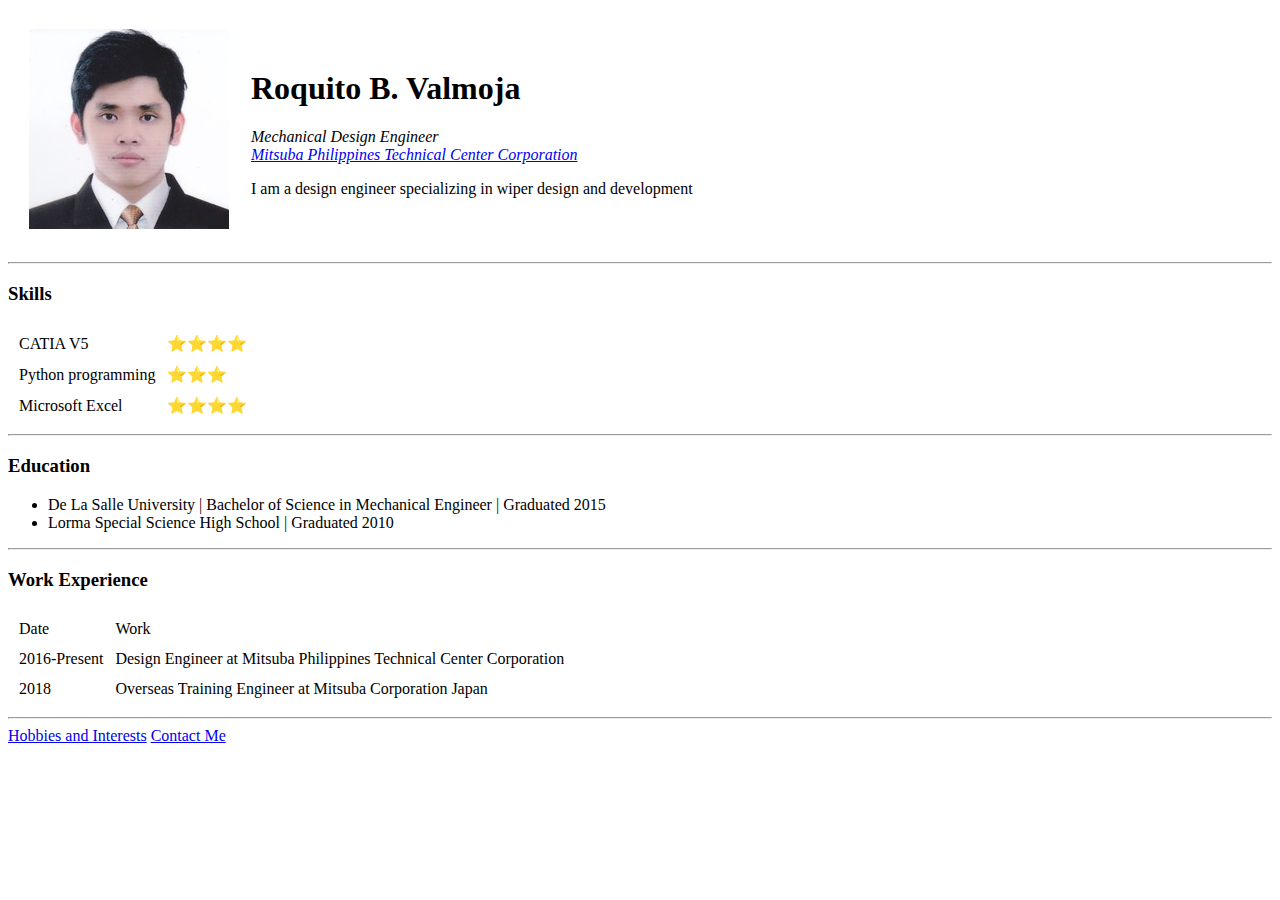
==== index.html @ 959043dd "Add initial cv website files" ====
<!DOCTYPE html>
<html lang="en">
    <head>
        <meta charset="UTF-8">
        <meta http-equiv="X-UA-Compatible" content="IE=edge">
        <meta name="viewport" content="width=device-width, initial-scale=1.0">
        <title>✅RV's Personal Site</title>
    </head>
    <body>
        <table cellspacing="20">
            <tr>
                <td><img src="images/roquito_valmoja_image.jfif" alt="Roquito Valmoja Photo"></td>
                <td>
                    <h1> Roquito B. Valmoja</h1>
                    <p><em>Mechanical Design Engineer<br><a href="https://www.mptc.ph/">Mitsuba Philippines Technical Center Corporation</a></em></p>
                    <p>I am a design engineer specializing in wiper design and development</p>
                </td>
            </tr>
        </table>
        <hr>
        <h3>Skills</h3>
        <table cellspacing="10">
            <tr>
                <td>CATIA V5</td>
                <td>⭐⭐⭐⭐</td>
            </tr>
            <tr>
                <td>Python programming</td>
                <td>⭐⭐⭐</td>
            </tr>
            <tr>
                <td>Microsoft Excel</td>
                <td>⭐⭐⭐⭐</td>
            </tr>
        </table>
        <hr>
        <h3>Education</h3>
        <ul>
            <li>De La Salle University | Bachelor of Science in Mechanical Engineer | Graduated 2015</li>
            <li>Lorma Special Science High School | Graduated 2010</li>
        </ul>
        <hr>
        <h3>Work Experience</h3>
        <table cellspacing="10">
            <thead>
                <tr>
                    <td>Date</td>
                    <td>Work</td>
                </tr>
            </thead>
            <tbody>
                <tr>
                    <td>2016-Present</td>
                    <td>Design Engineer at Mitsuba Philippines Technical Center Corporation</td>
                </tr>
                <tr>
                    <td>2018</td>
                    <td>Overseas Training Engineer at Mitsuba Corporation Japan</td>
                </tr>
            </tbody>
        </table>
        <hr>
        <a href="hobbies_interests.html">Hobbies and Interests</a>
        <a href="contact_me.html">Contact Me</a>
    </body>
</html>
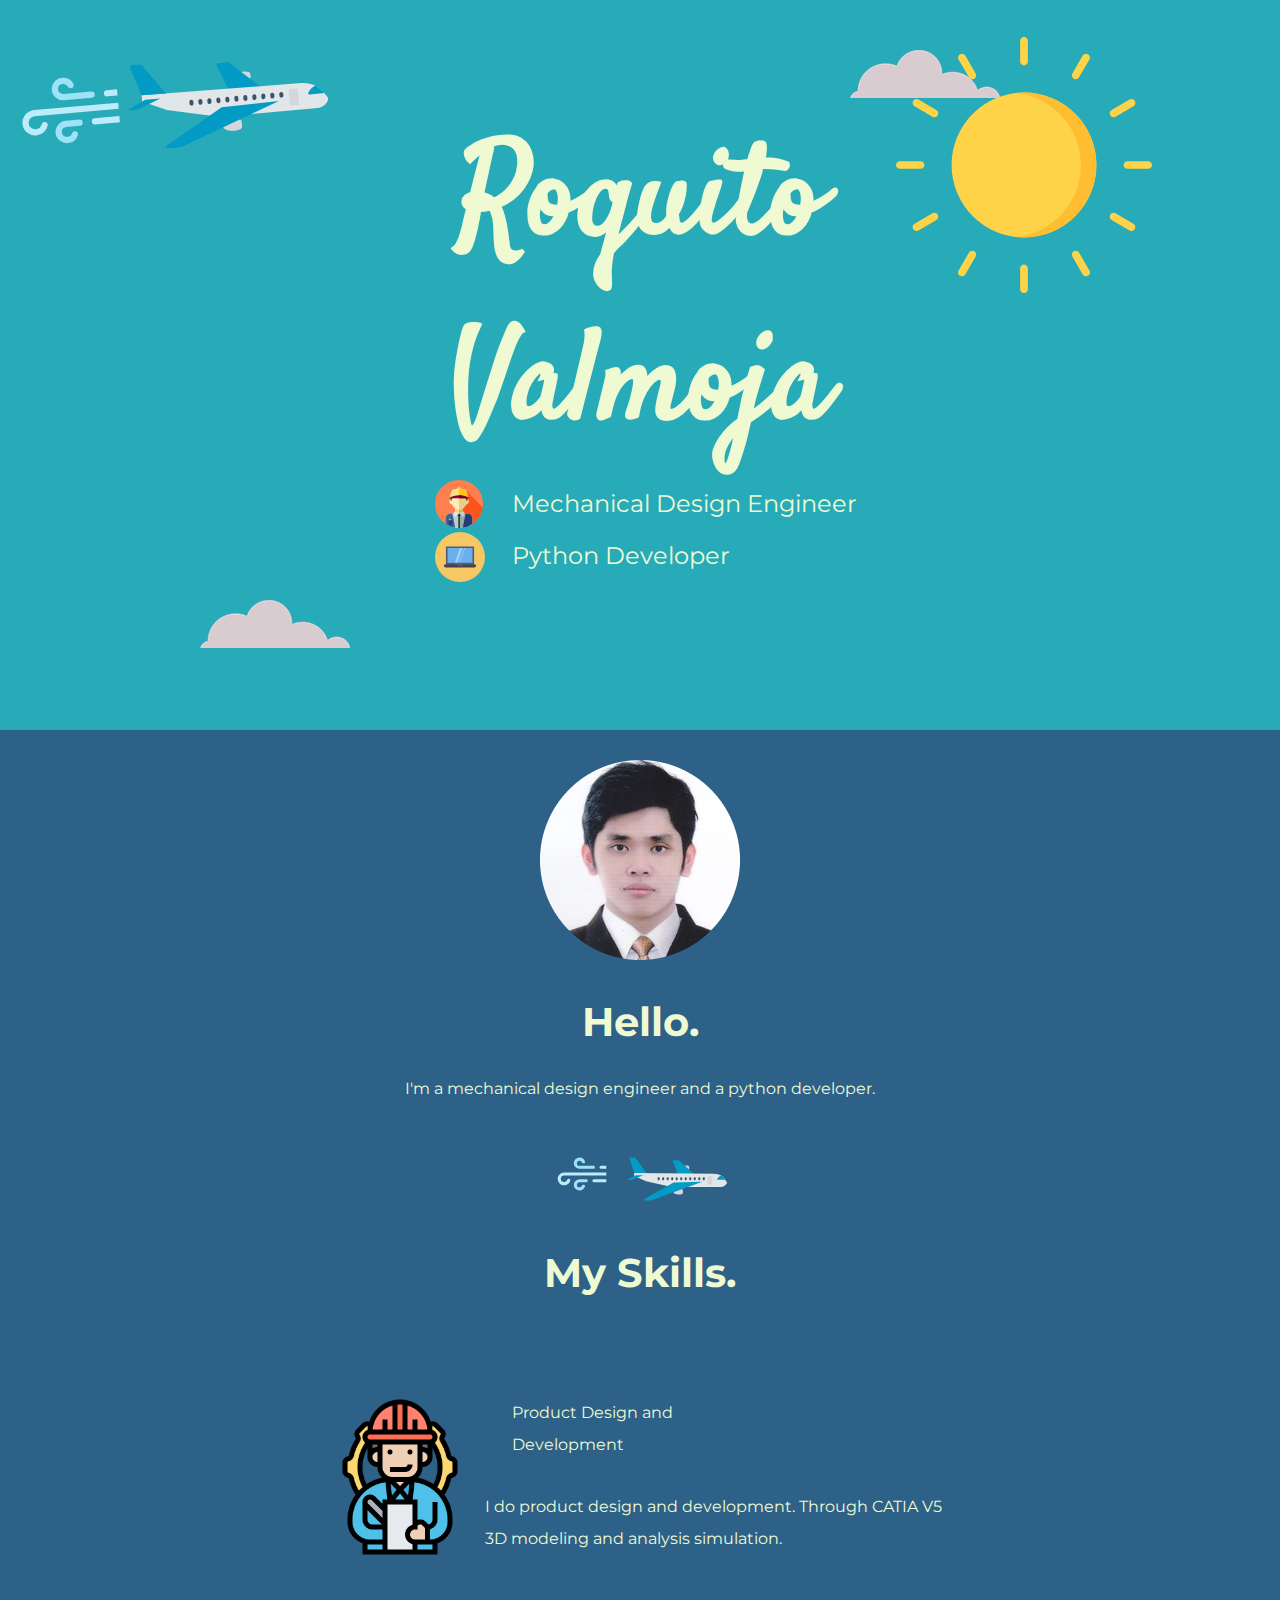
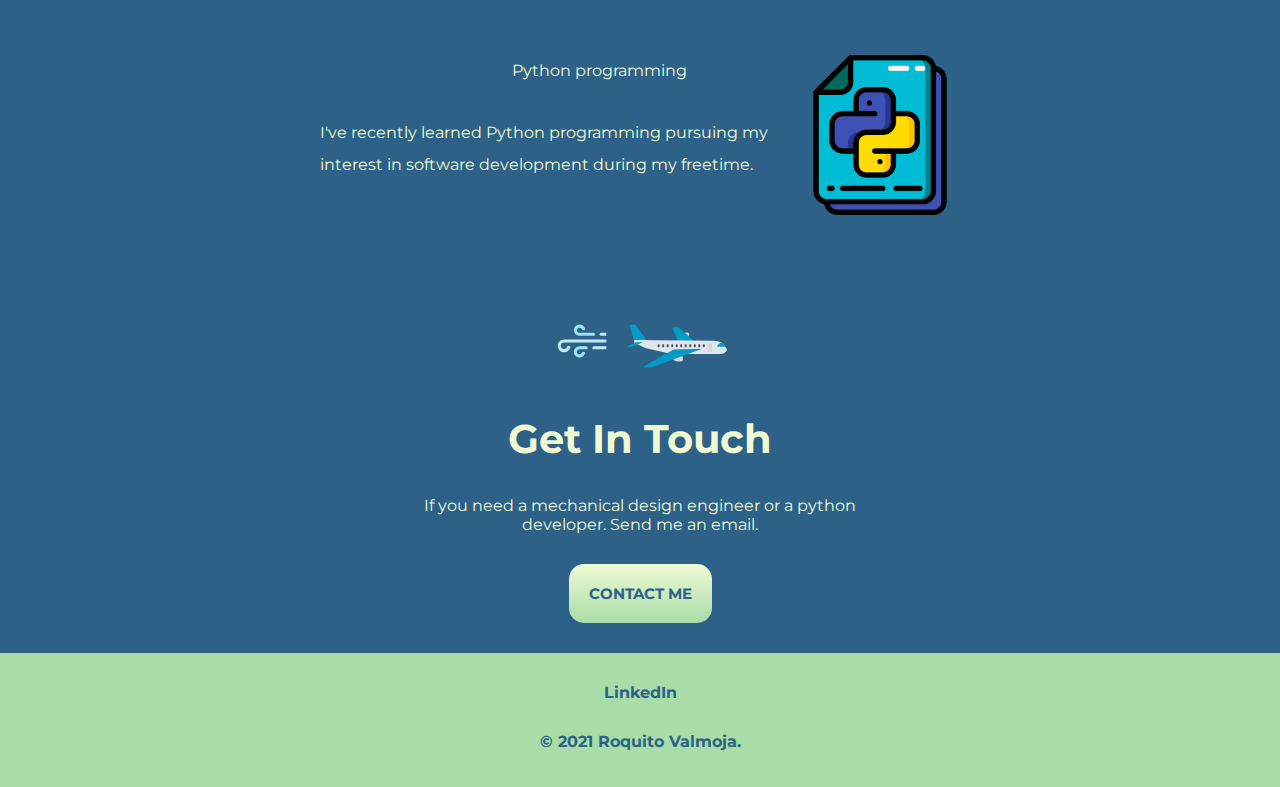
==== commit b41924ae: "Add files via upload" ====
--- a/index.html
+++ b/index.html
@@ -1,66 +1,92 @@
 <!DOCTYPE html>
 <html lang="en">
-    <head>
-        <meta charset="UTF-8">
-        <meta http-equiv="X-UA-Compatible" content="IE=edge">
-        <meta name="viewport" content="width=device-width, initial-scale=1.0">
-        <title>✅RV's Personal Site</title>
-    </head>
-    <body>
-        <table cellspacing="20">
-            <tr>
-                <td><img src="images/roquito_valmoja_image.jfif" alt="Roquito Valmoja Photo"></td>
-                <td>
-                    <h1> Roquito B. Valmoja</h1>
-                    <p><em>Mechanical Design Engineer<br><a href="https://www.mptc.ph/">Mitsuba Philippines Technical Center Corporation</a></em></p>
-                    <p>I am a design engineer specializing in wiper design and development</p>
-                </td>
-            </tr>
-        </table>
-        <hr>
-        <h3>Skills</h3>
-        <table cellspacing="10">
-            <tr>
-                <td>CATIA V5</td>
-                <td>⭐⭐⭐⭐</td>
-            </tr>
-            <tr>
-                <td>Python programming</td>
-                <td>⭐⭐⭐</td>
-            </tr>
-            <tr>
-                <td>Microsoft Excel</td>
-                <td>⭐⭐⭐⭐</td>
-            </tr>
-        </table>
-        <hr>
-        <h3>Education</h3>
-        <ul>
-            <li>De La Salle University | Bachelor of Science in Mechanical Engineer | Graduated 2015</li>
-            <li>Lorma Special Science High School | Graduated 2010</li>
-        </ul>
-        <hr>
-        <h3>Work Experience</h3>
-        <table cellspacing="10">
-            <thead>
-                <tr>
-                    <td>Date</td>
-                    <td>Work</td>
-                </tr>
-            </thead>
-            <tbody>
-                <tr>
-                    <td>2016-Present</td>
-                    <td>Design Engineer at Mitsuba Philippines Technical Center Corporation</td>
-                </tr>
-                <tr>
-                    <td>2018</td>
-                    <td>Overseas Training Engineer at Mitsuba Corporation Japan</td>
-                </tr>
-            </tbody>
-        </table>
-        <hr>
-        <a href="hobbies_interests.html">Hobbies and Interests</a>
-        <a href="contact_me.html">Contact Me</a>
-    </body>
+<head>
+    <meta charset="UTF-8">
+    <meta http-equiv="X-UA-Compatible" content="IE=edge">
+    <meta name="viewport" content="width=device-width, initial-scale=1.0">
+    <title>Roquito Valmoja</title>
+    <link rel="stylesheet" href="css/styles.css">
+    <link rel="icon" href="favicon.ico">
+</head>
+<body>
+  <div class="container">
+    <div class="top-container">
+        <img class="top-cloud" src="images/cloud.png" alt="cloud-img">
+        <img class="plane-lines" src="[data-uri]" />
+        <img class="plane" src="[data-uri]" />
+        <img class="sun" src="[data-uri]" />
+        <h1 class="name-info">Roquito</h1>
+        <h1 class="name-info-2">Valmoja</h1>
+        <div class="brief-description">
+          <div class="mechanical-engineer">
+            <div class="engineer-icon">
+              <img class="engineer-icon" src="[data-uri]" />
+            </div>
+            <div class="engineer-info">
+              <h2 class="name-info">Mechanical Design Engineer</h2>
+            </div>
+          </div>
+          <div class="python-developer">
+            <div class="python-icon">
+              <img class="python-icon" src="[data-uri]" />
+            </div>
+            <div class="python-developer-info">
+              <h2 class="name-info">Python Developer</h2>
+            </div>
+          </div>
+        </div>
+        <img class="bottom-cloud" src="images/cloud.png" alt="cloud-img">
+        <link href="https://fonts.googleapis.com/css2?family=Montserrat:wght@100&family=Roboto:wght@100&family=Satisfy&display=swap" rel="stylesheet">
+    </div>
+    <div class="middle-container">
+        <div class="profile">
+          <img src="images/roquito_valmoja_image-modified.png" alt="profile-photo">
+          <h2>Hello.</h2>
+          <p class="profile-description">I'm a mechanical design engineer and a python developer.</p>
+        </div>
+        <div class="plane-line-break">
+          <img class="plane-lines-2" src="[data-uri]" />
+          <img class="plane-2" src="[data-uri]" />  
+        </div>
+        <div class="skills">
+          <h2>My Skills.</h2>
+          <div class="skill-row">
+            <div class="catia-v5">
+              <img class="engineer-image" src="images/technician.png" alt="engineer-icon"/>
+              <!-- <div>
+                <div class="engineer-image-author">Icons made by <a href="https://www.flaticon.com/authors/eucalyp" title="Eucalyp">Eucalyp</a> from <a href="https://www.flaticon.com/" title="Flaticon">www.flaticon.com</a></div>
+              </div> -->
+            </div>
+            <h3>Product Design and Development</h3>
+            <p class="skill-description">I do product design and development. Through CATIA V5 3D modeling and analysis simulation.</p>
+          </div>
+          <div class="skill-row">
+            <div>
+              <img class="python-image" src="images/file.png" alt="python-icon">
+              <!-- <div class="python-image-author">Icons made by <a href="https://www.flaticon.com/authors/smashicons" title="Smashicons">Smashicons</a> from <a href="https://www.flaticon.com/" title="Flaticon">www.flaticon.com</a></div> -->
+              <h3>Python programming</h3>
+              <p class="skill-description">I've recently learned Python programming pursuing my interest in software development during my freetime.</p>
+            </div>
+          </div>
+        </div>
+        <div class="plane-line-break">
+          <img class="plane-lines-2" src="[data-uri]" />
+          <img class="plane-2" src="[data-uri]" />  
+        </div>
+        <!-- <hr> -->
+        <div class="contact-me">
+          <h2>Get In Touch</h2>
+          <h3>If you need a mechanical design engineer or a python developer. Send me an email.</h3>
+          <!-- <p>Lorem ipsum dolor sit amet, in quis, aenean amet. Phasellus sodales, tellus donec dui, ornare erat.</p> -->
+          <a class="btn" href="mailto:valmoja.roquito.b@gmail.com">CONTACT ME</a>
+        </div>
+      </div>
+      <div class="bottom-container">
+        <a class="footer-link" href="http://www.linkedin.com/in/roquito-valmoja-7a0109b8">LinkedIn</a>
+        <!-- <a class="footer-link" href="https://twitter.com/">Twitter</a> -->
+        <!-- <a class="footer-link" href="https://www.appbrewery.co/">Website</a> -->
+        <p class="copyright">© 2021 Roquito Valmoja.</p>
+      </div>  
+  </div>    
+</body>
 </html>--- a/css/styles.css
+++ b/css/styles.css
@@ -0,0 +1,259 @@
+body {
+    margin: 0;
+    text-align: center;
+    font-family: 'Montserrat', sans-serif;
+}
+h2 {
+    color: #EFFAD3;
+    font-size: 2.5rem;
+}
+
+h3 {
+    color: #EFFAD3;
+    font-size: 1rem;
+    font-weight: normal;
+    width: 40%;
+    margin: 0 auto 30px;
+}
+p {
+    color: #EFFAD3;
+}
+img.plane {
+    position: absolute;
+    height: 200px;
+    transform: rotate(-5deg);
+    left: 10%;
+    top: 0;
+}
+img.plane-lines {
+    position: absolute;
+    height: 100px;
+    transform: rotate(175deg);
+    top:60px;
+    left: 20px;
+}
+img.sun {
+    position: absolute;
+    right: 10%;
+    width: 20%;
+    top: 5%;
+}
+div.top-container {
+    position: relative;
+    top: 0;
+    background-color: #28ABB9;
+    width: 100%;
+    margin-top: 0px;
+    padding-top: 60px;
+    padding-bottom: 150px;
+}
+
+div.top-container img.bottom-cloud {
+    position: absolute;
+    left: 200px;
+    top: 600px;
+}
+
+div.top-container img.top-cloud {
+    position: absolute;
+    top: 50px;
+    right: 280px;
+    padding-top: 0px;
+}
+
+.name-info {
+    margin-top: 20px;
+}
+
+/* div.skills h2 {
+    margin-top: 50px;
+} */
+
+div.middle-container {
+    background-color: #2D6187;
+    padding-top: 30px;
+    padding-bottom: 30px;
+}
+div.plane-line-break {
+    position: relative;
+    width: 50%;
+    height: 100px;
+    margin: 0 auto;
+    /* padding-bottom: 50px;
+    padding-top: 50px; */
+}
+img.plane-2 {
+    position: absolute;
+    height: 100px;
+    left: 48%;
+    top: 15%;
+}
+img.plane-lines-2 {
+    position: absolute;
+    width: 50px;
+    transform: rotate(180deg);
+    left: 37%;
+    top: 35%;
+}
+div h1.name-info {
+    font-family: 'Satisfy', cursive;
+    font-size: 8rem;
+    margin: 50px auto 0 auto;
+    color: #EFFAD3;
+}
+div h1.name-info-2 {
+    font-family: 'Satisfy', cursive;
+    font-size: 8rem;
+    margin: 0;
+    color: #EFFAD3;
+}
+h2.name-info {
+    font-size: 1.5rem;
+    color: #EFFAD3;
+    font-weight: normal;
+    margin: auto;
+    line-height: 2;
+    text-align: left;
+    height: auto;
+}
+div.brief-description {
+    width: 50%;
+    height: 100px;
+    margin: auto;
+}
+div.mechanical-engineer {
+    position: relative;
+    margin: auto;
+    height: auto;
+    align-items: center;
+}
+div.engineer-icon {
+    position: absolute;
+    width: 48px;
+    height: auto;
+    align-items: center;
+    left: 18%;
+}
+img.engineer-icon {
+    position: relative;
+    left: 0px;
+    height: 3rem;
+}
+div.engineer-info {
+    position: absolute;
+    left: 30%;
+    height: auto;
+}
+div.python-developer {
+    position: relative;
+    margin: auto;
+    height: auto;
+    align-items: center;
+    top: 52px;
+}
+div.python-icon {
+    position: absolute;
+    width: 48px;
+    height: auto;
+    align-items: center;
+    left: 18%;
+}
+img.python-icon {
+    position: relative;
+    left: 0px;
+    height: 50px;
+}
+div.python-developer-info {
+    position: absolute;
+    left: 30%;
+}
+/**/
+
+img.engineer-image {
+    width: 25%;
+    float: left;
+    margin-right: 5px;
+}
+img.python-image {
+    width: 25%;
+    float: right;
+    margin-left: 5px;
+}
+dev.engineer-image-author {
+    height: 1em;
+}
+
+.skill-row {
+    width: 50%;
+    margin: 100px auto;
+    color: #EFFAD3;
+    line-height: 2;
+    text-align: left;
+}
+
+p.skill-description {
+    text-align: left;
+}
+
+.profile-description {
+    color: #EFFAD3;
+}
+.btn {
+    background: #EFFAD3;
+    background-image: -webkit-linear-gradient(top, #EFFAD3, #A8DDA8);
+    background-image: -moz-linear-gradient(top, #EFFAD3, #A8DDA8);
+    background-image: -ms-linear-gradient(top, #EFFAD3, #A8DDA8);
+    background-image: -o-linear-gradient(top, #EFFAD3, #A8DDA8);
+    background-image: -webkit-gradient(to bottom, #EFFAD3, #A8DDA8);
+    -webkit-border-radius: 20px;
+    -moz-border-radius: 20px;
+    border-radius: 15px;
+    color: #2D6187;
+    font-family: 'Montserrat', sans-serif;
+    font-size: 15px;
+    font-weight: bold;
+    padding: 20px;
+    text-decoration: none;
+    display: inline-block;
+    cursor: pointer;
+    text-align: center;
+ }
+ 
+ .btn:hover {
+    background: #28ABB9;
+    border: solid #28ABB9 0px;
+    -webkit-border-radius: 20px;
+    -moz-border-radius: 20px;
+    border-radius: 15px;
+    text-decoration: none;
+    color: #EFFAD3;
+ }
+ 
+div.bottom-container {
+    background-color: #A8DDA8;
+    margin-bottom: 0px;
+    padding-bottom: 20px;
+    padding-top: 30px;
+}
+a.footer-link {
+    padding-top: 0px;
+    /* padding-bottom: 50px; */
+    text-decoration: none;
+    color: #2D6187;
+    font-weight: bold;
+    padding-left: 5px;
+    padding-right: 5px;
+}
+a.footer-link:hover {
+    padding-top: 0px;
+    /* padding-bottom: 50px; */
+    text-decoration: none;
+    color: #28ABB9;
+    font-weight: bold;
+}
+
+ p.copyright {
+     color: #2D6187;
+     font-weight: bold;
+     margin-top: 30px;
+ }
